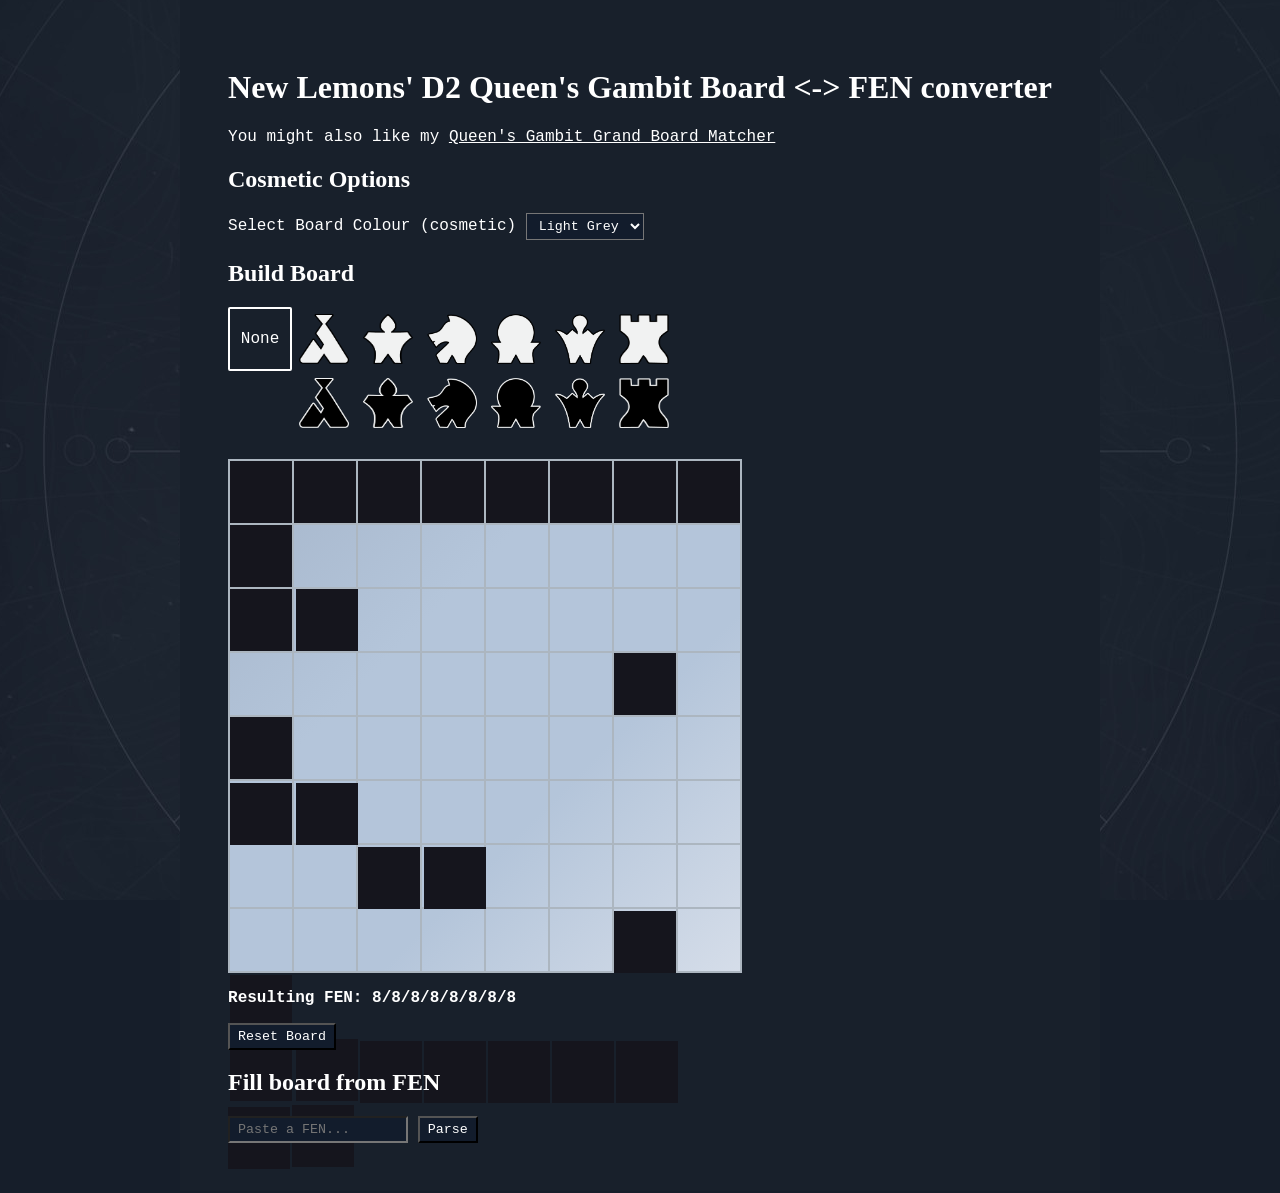
==== index.html @ 4d78c440 "Cleanup" ====
<!DOCTYPE html>
<html>
    <head>
        <link href="https://fontlay.com/css2?family=IBM+Plex+Mono:wght@400;700&display=swap" rel="stylesheet">
        <link href="https://fontlay.com/css2?family=Zilla+Slab+Highlight:wght@400;700&display=swap" rel="stylesheet">

        <style>
            :root {
                --border-width: 2px;
                --border: var(--border-width) solid transparent;
                --size: 64px;

                

                --grid-gradient: conic-gradient(from 90deg at var(--border-width) var(--border-width), transparent 25%, #acb6c0 0);

                --light-grey-gradient: linear-gradient(to bottom right, #a5b5ca 0%, #b4c5da 35%, #b4c5da 65%, #d5dde9 100%);
                --dark-grey-gradient: linear-gradient(to bottom right, #384155 0%, #5a6572 35%, #5a6572 65%, #878f97 100%);
                --light-red-gradient: linear-gradient(to bottom right, #8b5154 0%, #c97c83 35%, #c97c83 65%, #dd99a4 100%);
                --dark-red-gradient: linear-gradient(to bottom right, #351a21 0%, #70112c 35%, #70112c 65%, #a5112c 100%);
            }
            
            #main-container {
                max-width: 900px;
                padding: 48px;
                background-color: #18202b;
            }
            
            #board {
                width: calc(8 * var(--size) + var(--border-width));
                height: calc(8 * var(--size) + var(--border-width));

                display: flex;
                flex-flow: row wrap;

                background: var(--grid-gradient) 0 0/64px 64px, var(--light-grey-gradient) 0 0/512px 512px;
            }

            #piece {
                display: flex;
                flex-flow: column nowrap;
                align-items: flex-end;

                width: min-content;

                padding-bottom: 24px;
            }

            #piece #none, #piece img {
                box-sizing: border-box;
                width: var(--size);
                height: var(--size);
                border-radius: 2px;
            }

            #fenError {
                color: red;
            }

            .piece-row {
                display: flex;
                flex-flow: row nowrap;
            }

            .cell {
                box-sizing: border-box;
                background-clip: padding-box;
                width: var(--size);
                height: var(--size);
                border-bottom: var(--border);
                border-right: var(--border);

                cursor: pointer;

                background-color: #15151d;
                background-position: center;
                background-repeat: no-repeat;
                background-size: 48px 48px;
            }

            .top {
                height: calc(var(--size) + var(--border-width));
                border-top: var(--border);
            }

            .left {
                width: calc(var(--size) + var(--border-width));
                border-left: var(--border);
            }

            .bottom {
                border-top: var(--border);
                height: calc(var(--size) + var(--border-width));
                margin-top: calc(0 - var(--border-width));
            }

            .right {
                border-left: var(--border);
                width: calc(var(--size) + var(--border-width));
                margin-left: calc(0 - var(--border-width));
            }

            .center {
                background-color: transparent;
            }

            .pusher-6 {
                width: calc(6 * var(--size));
            }

            .pusher-2 {
                width: calc(2 * var(--size));
            }

            .image {
                width: 48px;
                height: 48px;
                padding: 7px;
                text-align: center;
            }

            .empty {
                display: flex;
                align-items: center;
                justify-content: center;
            }

            .selected {
                border: var(--border-width) solid white;
                padding: 5px;
            }

            .light-grey {
                background-color: #b4c5da;
                color: #15151d;
            }

            .dark-grey {
                background-color: #5a6572;
            }

            .light-red {
                background-color: #c97c83;
                color: #15151d;
            }

            .dark-red {
                background-color: #70112c;
            }

            body {
                display: flex;
                justify-content: center;
                align-items: center;
                width: 100vw;
                min-height: 100vh;
                margin: 0;

                background: #161e2a url('./img/horizon.jpg') center center fixed;
            }

            p, button, textarea, a, label, select, div, input {
                font-family: "IBM Plex Mono", "MS Shell Dlg \\32", monospace;
                color: white;
            }

            h1, h2, h3 {
                font-family: "Zilla Slab Highlight", serif;
                color: white;
            }

            textarea {
                background-color: #121c2c;
            }

            button, select, input[type="text"] {
                padding: 4px 8px;
                background-color: #121c2c;
            }

            p {
                max-width: 80ch;
                word-wrap: break-word;
            }
        </style>

        <script src="./fen.js"></script>

        <script>
            const myglobals = {piece: "none"};

            function nameFor(name) {
                if (name === name.toUpperCase()) {
                    return `w${name.toLowerCase()}`;
                }
                if (name === name.toLowerCase()) {
                    return `b${name}`;
                }
            }

            function updateImage(element) {
                if (myglobals.piece === "none") {
                    element.removeAttribute("data-piece");
                    element.style.backgroundImage = "";
                    return;
                }

                element.style.backgroundImage = `url('./img/${nameFor(myglobals.piece)}.png')`;
                element.setAttribute("data-piece", myglobals.piece);
            }

            function resetBoard() {
                const cells = Array.from(document.querySelectorAll(".cell"));

                Array.from(document.getElementById("piece").querySelectorAll("img")).forEach(
                    (element) => element.classList.remove("selected")
                );

                document.getElementById("piece").querySelector("#none").classList.add("selected");

                myglobals.piece = "none";
                cells.forEach(updateImage);
            }

            function init() {
                // Handle changes to the board color selector
                document.getElementById("color").addEventListener("change", (event) => {
                    event.stopPropagation();
                    const newColor = event.target.value;
                    console.log(newColor)

                    document.getElementById("board").style.background = `var(--grid-gradient) 0 0/64px 64px, ${newColor} 0 0/512px 512px`;
                });

                // Handle changes to the selected piece
                document.getElementById("piece").addEventListener("click", (event) => {
                    event.stopPropagation();

                    myglobals.piece = event.target.id;

                    Array.from(event.currentTarget.querySelectorAll(["#none", "img"])).forEach(
                        (element) => element.classList.remove("selected")
                    );
                    event.target.classList.add("selected");
                });

                // Handle board clicks
                document.getElementById("board").addEventListener("click", (event) => {
                    const target = event.target.classList.contains("cell") ? event.target : event.parent;

                    if (!target.classList.contains("cell")) {
                        return;
                    } else if (target.classList.contains("center")) {
                        Array.from(document.querySelectorAll(".center")).forEach(updateImage);
                    } else {
                        updateImage(target);
                    }

                    makeFen();
                });

                document.getElementById("fenSubmit").addEventListener("click", event => {
                    event.stopPropagation();
                    parseFen();
                });

                document.getElementById("resetBoard").addEventListener("click", event => {
                    event.stopPropagation();
                    resetBoard();
                    makeFen();
                });
            }
        </script>
    </head>
    <body>
        <div id="main-container">
            <h1>New Lemons' D2 Queen's Gambit Board &lt;-&gt; FEN converter</h1>
            <p>You might also like my <a href="./board-matcher.html" target="_blank">Queen's Gambit Grand Board Matcher</a></p>

            <h2>Cosmetic Options</h2>
            <label for="color">Select Board Colour (cosmetic)</label>
            <select name="color" id="color">
                <button><selectedcontent></selectedcontent></button>

                <option class="light-grey" value="var(--light-grey-gradient)">Light Grey</option>
                <option class="dark-grey" value="var(--dark-grey-gradient)">Dark Grey</option>
                <option class="light-red" value="var(--light-red-gradient)">Light Red</option>
                <option class="dark-red" value="var(--dark-red-gradient)">Dark Red</option>
            </select>

            <h2>Build Board</h2>

            <div id="piece">
                <div class="piece-row">
                    <div id="none" class="image empty selected">None</div>

                    <img id="B" class="image" src="./img/wb.png" />
                    <img id="K" class="image" src="./img/wk.png" />
                    <img id="N" class="image" src="./img/wn.png" />
                    <img id="P" class="image" src="./img/wp.png" />
                    <img id="Q" class="image" src="./img/wq.png" />
                    <img id="R" class="image" src="./img/wr.png" />
                </div>
                <div class="piece-row">
                    <img id="b" class="image" src="./img/bb.png" />
                    <img id="k" class="image" src="./img/bk.png" />
                    <img id="n" class="image" src="./img/bn.png" />
                    <img id="p" class="image" src="./img/bp.png" />
                    <img id="q" class="image" src="./img/bq.png" />
                    <img id="r" class="image" src="./img/br.png" />
                </div>
            </div>

            <div id="board">
                <div id="a8" class="cell top left"></div>
                <div id="b8" class="cell top"></div>
                <div id="c8" class="cell top"></div>
                <div id="d8" class="cell top"></div>
                <div id="e8" class="cell top"></div>
                <div id="f8" class="cell top"></div>
                <div id="g8" class="cell top"></div>
                <div id="h8" class="cell top"></div>

                <div id="a7" class="cell left"></div>
                <div class="pusher-6"></div>
                <div id="h7" class="cell right"></div>

                <div id="a6" class="cell left"></div>
                <div class="pusher-6"></div>
                <div id="h6" class="cell right"></div>

                <div id="a5" class="cell left"></div>
                <div class="pusher-2"></div>
                <div id="d5" class="center cell bottom right"></div>
                <div id="e5" class="center cell bottom"></div>
                <div class="pusher-2"></div>
                <div id="h5" class="cell right"></div>

                <div id="a4" class="cell left"></div>
                <div class="pusher-2"></div>
                <div id="d4" class="center cell right"></div>
                <div id="e4" class="center cell"></div>
                <div class="pusher-2"></div>
                <div id="h4" class="cell right"></div>

                <div id="a3" class="cell left"></div>
                <div class="pusher-6"></div>
                <div id="h3" class="cell right"></div>

                <div id="a2" class="cell left"></div>
                <div class="pusher-6"></div>
                <div id="h2" class="cell right"></div>

                <div id="a1" class="cell left"></div>
                <div id="b1" class="cell bottom"></div>
                <div id="c1" class="cell bottom"></div>
                <div id="d1" class="cell bottom"></div>
                <div id="e1" class="cell bottom"></div>
                <div id="f1" class="cell bottom"></div>
                <div id="g1" class="cell bottom"></div>
                <div id="h1" class="cell"></div>
            </div>

            <p>
                <b>Resulting FEN:</b> <b id="fen">8/8/8/8/8/8/8/8</b>
            </p>

            <div>
                <button id="resetBoard">Reset Board</button>
            </div>

            <div>
                <h2>Fill board from FEN</h2>
                <input id="fenInput" name="fenInput" type="text" placeholder="Paste a FEN..." />
                <button id="fenSubmit">Parse</button>
                <div id="fenError"></div>
            </div>

        </div>
        <script>
            window.onload = init();
        </script>
    </body>
</html>
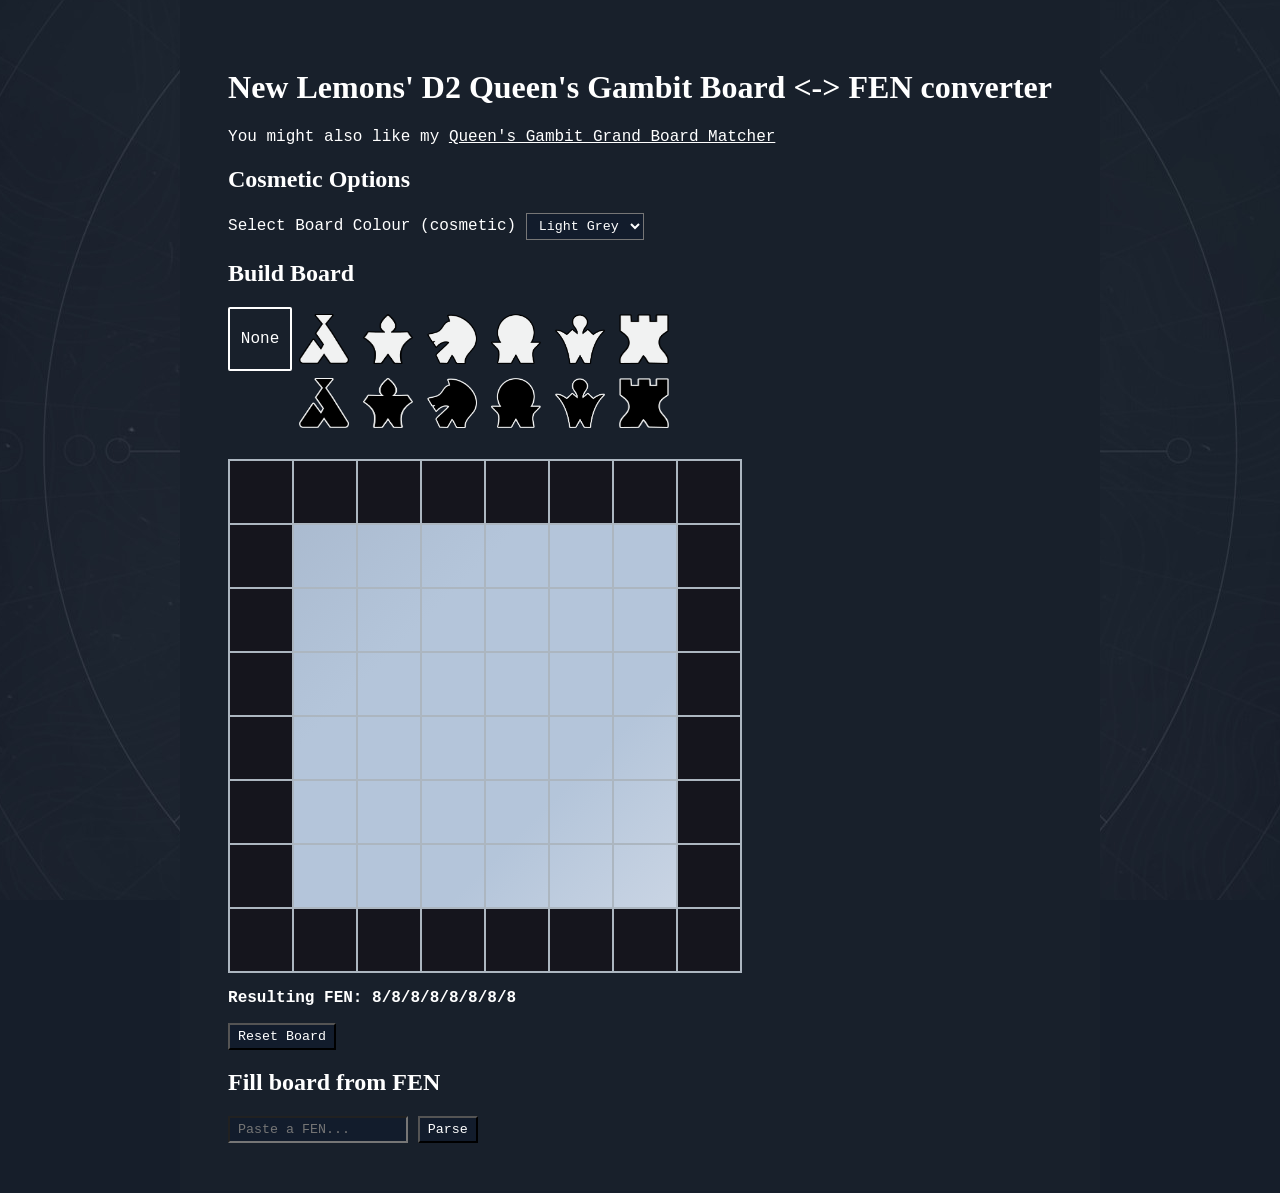
==== commit 4bae8ec2: "Update index.html" ====
--- a/index.html
+++ b/index.html
@@ -9,8 +9,6 @@
                 --border-width: 2px;
                 --border: var(--border-width) solid transparent;
                 --size: 64px;
-
-                
 
                 --grid-gradient: conic-gradient(from 90deg at var(--border-width) var(--border-width), transparent 25%, #acb6c0 0);
 
@@ -91,13 +89,13 @@
             .bottom {
                 border-top: var(--border);
                 height: calc(var(--size) + var(--border-width));
-                margin-top: calc(0 - var(--border-width));
+                margin-top: -2px;
             }
 
             .right {
                 border-left: var(--border);
                 width: calc(var(--size) + var(--border-width));
-                margin-left: calc(0 - var(--border-width));
+                margin-left: -2px;
             }
 
             .center {
@@ -381,4 +379,4 @@
             window.onload = init();
         </script>
     </body>
-</html>+</html>
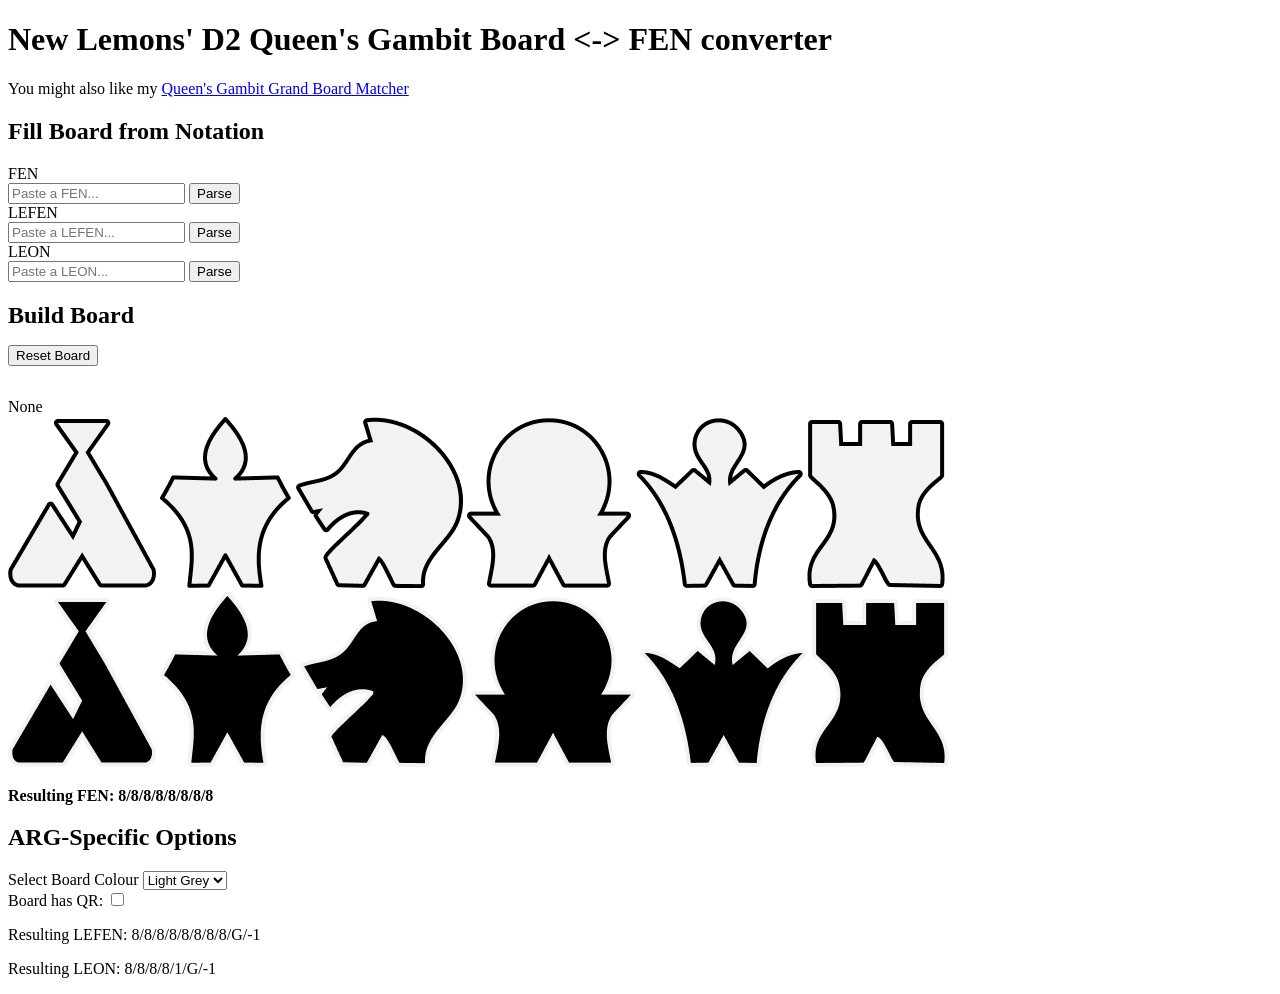
==== commit 32537a5f: "Update board tool" ====
--- a/index.html
+++ b/index.html
@@ -4,212 +4,220 @@
         <link href="https://fontlay.com/css2?family=IBM+Plex+Mono:wght@400;700&display=swap" rel="stylesheet">
         <link href="https://fontlay.com/css2?family=Zilla+Slab+Highlight:wght@400;700&display=swap" rel="stylesheet">
 
-        <style>
-            :root {
-                --border-width: 2px;
-                --border: var(--border-width) solid transparent;
-                --size: 64px;
-
-                --grid-gradient: conic-gradient(from 90deg at var(--border-width) var(--border-width), transparent 25%, #acb6c0 0);
-
-                --light-grey-gradient: linear-gradient(to bottom right, #a5b5ca 0%, #b4c5da 35%, #b4c5da 65%, #d5dde9 100%);
-                --dark-grey-gradient: linear-gradient(to bottom right, #384155 0%, #5a6572 35%, #5a6572 65%, #878f97 100%);
-                --light-red-gradient: linear-gradient(to bottom right, #8b5154 0%, #c97c83 35%, #c97c83 65%, #dd99a4 100%);
-                --dark-red-gradient: linear-gradient(to bottom right, #351a21 0%, #70112c 35%, #70112c 65%, #a5112c 100%);
-            }
-            
-            #main-container {
-                max-width: 900px;
-                padding: 48px;
-                background-color: #18202b;
-            }
-            
-            #board {
-                width: calc(8 * var(--size) + var(--border-width));
-                height: calc(8 * var(--size) + var(--border-width));
-
-                display: flex;
-                flex-flow: row wrap;
-
-                background: var(--grid-gradient) 0 0/64px 64px, var(--light-grey-gradient) 0 0/512px 512px;
-            }
-
-            #piece {
-                display: flex;
-                flex-flow: column nowrap;
-                align-items: flex-end;
-
-                width: min-content;
-
-                padding-bottom: 24px;
-            }
-
-            #piece #none, #piece img {
-                box-sizing: border-box;
-                width: var(--size);
-                height: var(--size);
-                border-radius: 2px;
-            }
-
-            #fenError {
-                color: red;
-            }
-
-            .piece-row {
-                display: flex;
-                flex-flow: row nowrap;
-            }
-
-            .cell {
-                box-sizing: border-box;
-                background-clip: padding-box;
-                width: var(--size);
-                height: var(--size);
-                border-bottom: var(--border);
-                border-right: var(--border);
-
-                cursor: pointer;
-
-                background-color: #15151d;
-                background-position: center;
-                background-repeat: no-repeat;
-                background-size: 48px 48px;
-            }
-
-            .top {
-                height: calc(var(--size) + var(--border-width));
-                border-top: var(--border);
-            }
-
-            .left {
-                width: calc(var(--size) + var(--border-width));
-                border-left: var(--border);
-            }
-
-            .bottom {
-                border-top: var(--border);
-                height: calc(var(--size) + var(--border-width));
-                margin-top: -2px;
-            }
-
-            .right {
-                border-left: var(--border);
-                width: calc(var(--size) + var(--border-width));
-                margin-left: -2px;
-            }
-
-            .center {
-                background-color: transparent;
-            }
-
-            .pusher-6 {
-                width: calc(6 * var(--size));
-            }
-
-            .pusher-2 {
-                width: calc(2 * var(--size));
-            }
-
-            .image {
-                width: 48px;
-                height: 48px;
-                padding: 7px;
-                text-align: center;
-            }
-
-            .empty {
-                display: flex;
-                align-items: center;
-                justify-content: center;
-            }
-
-            .selected {
-                border: var(--border-width) solid white;
-                padding: 5px;
-            }
-
-            .light-grey {
-                background-color: #b4c5da;
-                color: #15151d;
-            }
-
-            .dark-grey {
-                background-color: #5a6572;
-            }
-
-            .light-red {
-                background-color: #c97c83;
-                color: #15151d;
-            }
-
-            .dark-red {
-                background-color: #70112c;
-            }
-
-            body {
-                display: flex;
-                justify-content: center;
-                align-items: center;
-                width: 100vw;
-                min-height: 100vh;
-                margin: 0;
-
-                background: #161e2a url('./img/horizon.jpg') center center fixed;
-            }
-
-            p, button, textarea, a, label, select, div, input {
-                font-family: "IBM Plex Mono", "MS Shell Dlg \\32", monospace;
-                color: white;
-            }
-
-            h1, h2, h3 {
-                font-family: "Zilla Slab Highlight", serif;
-                color: white;
-            }
-
-            textarea {
-                background-color: #121c2c;
-            }
-
-            button, select, input[type="text"] {
-                padding: 4px 8px;
-                background-color: #121c2c;
-            }
-
-            p {
-                max-width: 80ch;
-                word-wrap: break-word;
-            }
-        </style>
-
-        <script src="./fen.js"></script>
+        <link href="./index.css" rel="stylesheet">
+
+        <script src="./notations.js"></script>
 
         <script>
-            const myglobals = {piece: "none"};
-
-            function nameFor(name) {
-                if (name === name.toUpperCase()) {
-                    return `w${name.toLowerCase()}`;
-                }
-                if (name === name.toLowerCase()) {
-                    return `b${name}`;
+            const myglobals = {
+                piece: "none",
+                COL_NAMES: ["a", "b", "c", "d", "e", "f", "g", "h"]
+            };
+
+            function imageNameFor(fenChar) {
+                if (fenChar === fenChar.toUpperCase()) {
+                    return `w${fenChar.toLowerCase()}`;
+                }
+                if (fenChar === fenChar.toLowerCase()) {
+                    return `b${fenChar}`;
                 }
             }
 
             function updateImage(element) {
-                if (myglobals.piece === "none") {
+                const selectedPiece = document.querySelector("#piece .selected").id;
+                if (selectedPiece === "none") {
                     element.removeAttribute("data-piece");
                     element.style.backgroundImage = "";
                     return;
                 }
 
-                element.style.backgroundImage = `url('./img/${nameFor(myglobals.piece)}.png')`;
-                element.setAttribute("data-piece", myglobals.piece);
+                element.style.backgroundImage = `url('./img/${imageNameFor(selectedPiece)}.png')`;
+                element.setAttribute("data-piece", selectedPiece);
+            }
+
+            function writePieceToCell(cell, fenChar) {
+                console.log(fenChar);
+                if (!fenChar) {
+                    cell.removeAttribute("data-piece");
+                    cell.style.backgroundImage = "";
+                    return;
+                } 
+
+                cell.style.backgroundImage = `url('./img/${imageNameFor(fenChar)}.png')`;
+                cell.setAttribute("data-piece", fenChar);
+            }
+
+            function colourToShorthand(colour) {
+                switch (colour) {
+                    case "var(--dark-red-gradient)":
+                        return "r";
+                    case "var(--light-red-gradient)":
+                        return "R";
+                    case "var(--dark-grey-gradient)":
+                        return "g";  
+                    case "var(--light-grey-gradient)":
+                    default:
+                        return "G";
+                }
+            }
+
+            function shorthandToColour(shorthand) {
+                switch (shorthand) {
+                    case "r": 
+                        return "var(--dark-red-gradient)";
+                    case "R":
+                        return "var(--light-red-gradient)";
+                    case "g":
+                        return "var(--dark-grey-gradient)";
+                    case "G":
+                    default:
+                        return "var(--light-grey-gradient)";
+                }
+            }
+
+            function getSelectedColourShorthand() {
+                const colourSelect = document.getElementById("color");
+
+                return colourToShorthand(colourSelect.value);
+            }
+
+            function writeBoardFromFenArray(fenArray) {
+                fenArray.forEach((fenRow, y) => {
+                    fenRow.forEach((fenChar, x) => {
+                        const rowNumber = 8 - y;
+                        const colName = myglobals.COL_NAMES[x];
+                        const cell = document.getElementById("board").querySelector(`#${colName}${rowNumber}`);
+
+                        if (!cell) return;
+
+                        writePieceToCell(cell, fenChar);
+                    })
+                })
+            }
+
+            function writeColourFromShorthand(shorthand) {
+                const select = document.getElementById("color");
+
+                select.value = shorthandToColour(shorthand);
+                select.dispatchEvent(new Event("change"));
+            }
+
+            function writeQRBoardFromString(qrString) {
+                const qrBinary = parseInt(qrString, 16).toString(2).split("");
+                qrBinary.forEach((qrBit, i) => {
+                    const col = Math.floor(i / 4);
+                    const row = 3 - (i % 4);
+
+                    const inputCell = document.querySelector(`#i${row}${col}`);
+
+                    if ((qrBit === "1") === inputCell.classList.contains("black")) {
+                        inputCell.click();
+                    }
+                })
+            }
+
+            function writeQRFromString(qrString) {
+                const checkbox = document.getElementById("has-qr")
+                if (qrString === "-1" && checkbox.checked) {
+                    // Wipe board then uncheck
+                    writeQRBoardFromString("0000");
+                    checkbox.checked = false;
+                    checkbox.dispatchEvent(new Event("change"));
+                } 
+                else if (qrString !== "-1") {
+                    if (!checkbox.checked) {
+                        // Check box before filling board
+                        checkbox.checked = true;
+                        checkbox.dispatchEvent(new Event("change"));
+                    } 
+                    
+                    setTimeout(() => writeQRBoardFromString(qrString), 50);
+                }
+            }
+
+            function readFenInput() {
+                const fenInput = document.getElementById("fen-input");
+                const fenError = document.getElementById("fen-error");
+
+                const fenString = fenInput.value;
+
+                if (!isFen(fenString)) {
+                    fenError.textContent = `${fenString} is not a valid FEN`;
+                    fenInput.value = "";
+
+                    return;
+                }
+
+                fenError.textContent = "";
+                fenInput.value = "";
+
+                const fenArray = makeArrayFromFen(fenString);
+
+                writeBoardFromFenArray(fenArray);
+            }
+
+            function readLefenInput() {
+                const lefenInput = document.getElementById("lefen-input");
+                const lefenError = document.getElementById("lefen-error");
+
+                const lefenString = lefenInput.value;
+
+                if (!isLefen(lefenString)) {
+                    lefenError.textContent = `${lefenString} is not a valid LEFEN`;
+                    lefenInput.value = "";
+
+                    return;
+                }
+
+                lefenError.textContent = "";
+                lefenInput.value = "";
+
+                const {fenArray, colour, qrString} = parseLefen(lefenString);
+
+                writeBoardFromFenArray(fenArray);
+                writeColourFromShorthand(colour);
+                writeQRFromString(qrString);
+            }
+
+            function readLeonInput() {
+                const leonInput = document.getElementById("leon-input");
+                const leonError = document.getElementById("leon-error");
+
+                const leonString = leonInput.value;
+
+                if (!isLeon(leonString)) {
+                    leonError.textContent = `${leonString} is not a valid LEON`;
+                    leonInput.value = "";
+
+                    return;
+                }
+
+                leonError.textContent = "";
+                leonInput.value = "";
+
+                const {fenArray, colour, qrString} = parseLeon(leonString);
+
+                writeBoardFromFenArray(fenArray);
+                writeColourFromShorthand(colour);
+                writeQRFromString(qrString);
+            }
+
+            function updateNotations() {
+                const boardCells = Array.from(document.querySelectorAll(".cell"))
+                const fenArray = readFenArrayFromCells(boardCells);
+
+                const hasQr = document.getElementById("has-qr").checked;
+                const qrCells = Array.from(document.getElementById("qr-board").querySelectorAll(".qr-cell"));
+                const qrString = hasQr ? readQRFromCells(qrCells) : "-1";
+
+                const colour = getSelectedColourShorthand();
+                
+                document.getElementById("fen").textContent = makeFenFromArray(fenArray);
+                document.getElementById("lefen").textContent = makeLefenFromArray(fenArray, colour, qrString);
+                document.getElementById("leon").textContent = makeLeonFromArray(fenArray, colour, qrString);
             }
 
             function resetBoard() {
-                const cells = Array.from(document.querySelectorAll(".cell"));
-
                 Array.from(document.getElementById("piece").querySelectorAll("img")).forEach(
                     (element) => element.classList.remove("selected")
                 );
@@ -217,6 +225,7 @@
                 document.getElementById("piece").querySelector("#none").classList.add("selected");
 
                 myglobals.piece = "none";
+                const cells = Array.from(document.querySelectorAll(".cell"));
                 cells.forEach(updateImage);
             }
 
@@ -225,10 +234,35 @@
                 document.getElementById("color").addEventListener("change", (event) => {
                     event.stopPropagation();
                     const newColor = event.target.value;
-                    console.log(newColor)
 
                     document.getElementById("board").style.background = `var(--grid-gradient) 0 0/64px 64px, ${newColor} 0 0/512px 512px`;
-                });
+                    
+                    updateNotations();
+                });
+
+                document.getElementById("has-qr").addEventListener("change", (event) => {
+                    if (event.target.checked) {
+                        document.getElementById("qr-input").classList.add("visible");
+                        document.getElementById("qr-board").classList.add("visible");
+                    } else {
+                        document.getElementById("qr-input").classList.remove("visible");
+                        document.getElementById("qr-board").classList.remove("visible");
+                    }
+
+                    updateNotations();
+                })
+
+                // Handle changes to the QR input
+                document.getElementById("qr-input").addEventListener("click", (event) => {
+                    event.stopPropagation();
+
+                    const cellId = event.target.getAttribute("data-cell");
+                    
+                    event.target.classList.toggle("black");
+                    document.getElementById("qr-board").querySelector(`#b${cellId}`).classList.toggle("black");
+
+                    updateNotations();
+                })
 
                 // Handle changes to the selected piece
                 document.getElementById("piece").addEventListener("click", (event) => {
@@ -254,18 +288,33 @@
                         updateImage(target);
                     }
 
-                    makeFen();
-                });
-
-                document.getElementById("fenSubmit").addEventListener("click", event => {
-                    event.stopPropagation();
-                    parseFen();
-                });
-
-                document.getElementById("resetBoard").addEventListener("click", event => {
+                    updateNotations();
+                });
+
+                // Draw board from submitted FEN
+                document.getElementById("fen-submit").addEventListener("click", event => {
+                    event.stopPropagation();
+                    readFenInput();
+                    updateNotations();
+                });
+
+                document.getElementById("lefen-submit").addEventListener("click", event => {
+                    event.stopPropagation();
+                    readLefenInput();
+                    updateNotations();
+                });
+
+                document.getElementById("leon-submit").addEventListener("click", event => {
+                    event.stopPropagation();
+                    readLeonInput();
+                    updateNotations();
+                });
+
+                // Empty the board
+                document.getElementById("reset-board").addEventListener("click", event => {
                     event.stopPropagation();
                     resetBoard();
-                    makeFen();
+                    updateNotations();
                 });
             }
         </script>
@@ -275,18 +324,42 @@
             <h1>New Lemons' D2 Queen's Gambit Board &lt;-&gt; FEN converter</h1>
             <p>You might also like my <a href="./board-matcher.html" target="_blank">Queen's Gambit Grand Board Matcher</a></p>
 
-            <h2>Cosmetic Options</h2>
-            <label for="color">Select Board Colour (cosmetic)</label>
-            <select name="color" id="color">
-                <button><selectedcontent></selectedcontent></button>
-
-                <option class="light-grey" value="var(--light-grey-gradient)">Light Grey</option>
-                <option class="dark-grey" value="var(--dark-grey-gradient)">Dark Grey</option>
-                <option class="light-red" value="var(--light-red-gradient)">Light Red</option>
-                <option class="dark-red" value="var(--dark-red-gradient)">Dark Red</option>
-            </select>
+            <h2>Fill Board from Notation</h2>
+
+            <div id="input-fields">
+                <div>
+                    <label for="fen-input">FEN</label>
+                    <div>
+                        <input id="fen-input" name="fen-input" type="text" placeholder="Paste a FEN..." />
+                        <button id="fen-submit">Parse</button>
+                    </div>
+                    <div id="fen-error"></div>
+                </div>
+
+                <div>
+                    <label for="lefen-input">LEFEN</label>
+                    <div>
+                        <input id="lefen-input" name="lefen-input" type="text" placeholder="Paste a LEFEN..." />
+                        <button id="lefen-submit">Parse</button>
+                    </div>
+                    <div id="lefen-error"></div>
+                </div>
+
+                <div>
+                    <label for="leon-input">LEON</label>
+                    <div>
+                        <input id="leon-input" name="leon-input" type="text" placeholder="Paste a LEON..." />
+                        <button id="leon-submit">Parse</button>
+                    </div>
+                    <div id="leon-error"></div>
+                </div>
+            </div>
 
             <h2>Build Board</h2>
+
+            <div style="margin: -4px 0 32px;">
+                <button id="reset-board">Reset Board</button>
+            </div>
 
             <div id="piece">
                 <div class="piece-row">
@@ -310,6 +383,35 @@
             </div>
 
             <div id="board">
+                <div id="qr-board">
+                    <div id="b00" class="qr-cell"></div>
+                    <div id="b10" class="qr-cell"></div>
+                    <div id="b20" class="qr-cell"></div>
+                    <div id="b30" class="qr-cell"></div>
+                
+                    <div id="b01" class="qr-cell"></div>
+                    <div id="b11" class="qr-cell"></div>
+                    <div id="b21" class="qr-cell"></div>
+                    <div id="b31" class="qr-cell"></div>
+                
+                    <div id="b02" class="qr-cell"></div>
+                    <div id="b12" class="qr-cell"></div>
+                    <div id="b22" class="qr-cell"></div>
+                    <div id="b32" class="qr-cell"></div>
+                
+                    <div id="b03" class="qr-cell"></div>
+                    <div id="b13" class="qr-cell"></div>
+                    <div id="b23" class="qr-cell"></div>
+                    <div id="b33" class="qr-cell"></div>
+                </div>
+
+                <div id="center">
+                    <div id="d5" class="center cell bottom right"></div>
+                    <div id="e5" class="center cell bottom"></div>
+                    <div id="d4" class="center cell right"></div>
+                    <div id="e4" class="center cell"></div>
+                </div>
+
                 <div id="a8" class="cell top left"></div>
                 <div id="b8" class="cell top"></div>
                 <div id="c8" class="cell top"></div>
@@ -328,17 +430,11 @@
                 <div id="h6" class="cell right"></div>
 
                 <div id="a5" class="cell left"></div>
-                <div class="pusher-2"></div>
-                <div id="d5" class="center cell bottom right"></div>
-                <div id="e5" class="center cell bottom"></div>
-                <div class="pusher-2"></div>
+                <div class="pusher-6"></div>
                 <div id="h5" class="cell right"></div>
 
                 <div id="a4" class="cell left"></div>
-                <div class="pusher-2"></div>
-                <div id="d4" class="center cell right"></div>
-                <div id="e4" class="center cell"></div>
-                <div class="pusher-2"></div>
+                <div class="pusher-6"></div>
                 <div id="h4" class="cell right"></div>
 
                 <div id="a3" class="cell left"></div>
@@ -363,20 +459,56 @@
                 <b>Resulting FEN:</b> <b id="fen">8/8/8/8/8/8/8/8</b>
             </p>
 
+            <h2>ARG-Specific Options</h2>
+
             <div>
-                <button id="resetBoard">Reset Board</button>
+                <label for="color">Select Board Colour</label>
+                <select name="color" id="color" autocomplete="off">
+                    <option class="light-grey" value="var(--light-grey-gradient)">Light Grey</option>
+                    <option class="dark-grey" value="var(--dark-grey-gradient)">Dark Grey</option>
+                    <option class="light-red" value="var(--light-red-gradient)">Light Red</option>
+                    <option class="dark-red" value="var(--dark-red-gradient)">Dark Red</option>
+                </select>
             </div>
 
             <div>
-                <h2>Fill board from FEN</h2>
-                <input id="fenInput" name="fenInput" type="text" placeholder="Paste a FEN..." />
-                <button id="fenSubmit">Parse</button>
-                <div id="fenError"></div>
-            </div>
+                <label for="has-qr">Board has QR:</label>
+                <input id="has-qr" name="has-qr" type="checkbox" autocomplete="off" />
+            </div>
+
+            <div id="qr-input">
+                <div id="i00" data-cell="00" class="qr-cell"></div>
+                <div id="i10" data-cell="10" class="qr-cell"></div>
+                <div id="i20" data-cell="20" class="qr-cell"></div>
+                <div id="i30" data-cell="30" class="qr-cell"></div>
+            
+                <div id="i01" data-cell="01" class="qr-cell"></div>
+                <div id="i11" data-cell="11" class="qr-cell"></div>
+                <div id="i21" data-cell="21" class="qr-cell"></div>
+                <div id="i31" data-cell="31" class="qr-cell"></div>
+            
+                <div id="i02" data-cell="02" class="qr-cell"></div>
+                <div id="i12" data-cell="12" class="qr-cell"></div>
+                <div id="i22" data-cell="22" class="qr-cell"></div>
+                <div id="i32" data-cell="32" class="qr-cell"></div>
+            
+                <div id="i03" data-cell="03" class="qr-cell"></div>
+                <div id="i13" data-cell="13" class="qr-cell"></div>
+                <div id="i23" data-cell="23" class="qr-cell"></div>
+                <div id="i33" data-cell="33" class="qr-cell"></div>
+            </div>
+
+            <p>
+                Resulting LEFEN: <span id="lefen">8/8/8/8/8/8/8/8/G/-1</span>
+            </p>
+
+            <p>
+                Resulting LEON: <span id="leon">8/8/8/8/1/G/-1</span>
+            </p>
 
         </div>
         <script>
             window.onload = init();
         </script>
     </body>
-</html>
+</html>
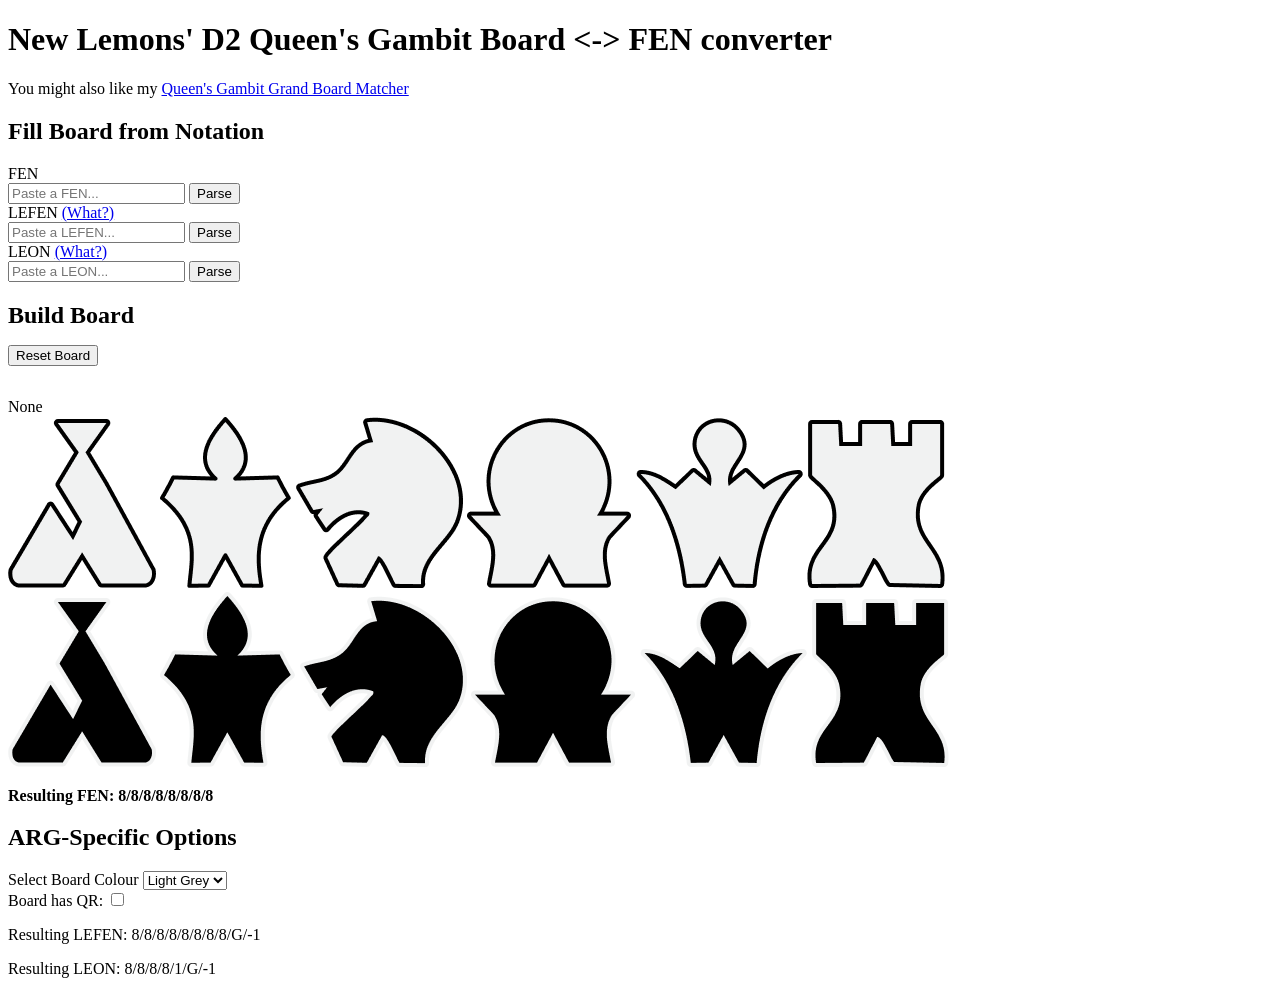
==== commit d23d7b32: "Update index.html" ====
--- a/index.html
+++ b/index.html
@@ -337,7 +337,7 @@
                 </div>
 
                 <div>
-                    <label for="lefen-input">LEFEN</label>
+                    <label for="lefen-input">LEFEN <a href="https://github.com/afriestad/chesstiny?tab=readme-ov-file#lefen--lemons-extended-forsythedwards-notation" target="_blank">(What?)</a></label>
                     <div>
                         <input id="lefen-input" name="lefen-input" type="text" placeholder="Paste a LEFEN..." />
                         <button id="lefen-submit">Parse</button>
@@ -346,7 +346,7 @@
                 </div>
 
                 <div>
-                    <label for="leon-input">LEON</label>
+                    <label for="leon-input">LEON <a href="https://github.com/afriestad/chesstiny?tab=readme-ov-file#leon--lemons-edge-optimised-notation" target="_blank">(What?)</a></label>
                     <div>
                         <input id="leon-input" name="leon-input" type="text" placeholder="Paste a LEON..." />
                         <button id="leon-submit">Parse</button>
@@ -511,4 +511,4 @@
             window.onload = init();
         </script>
     </body>
-</html>+</html>
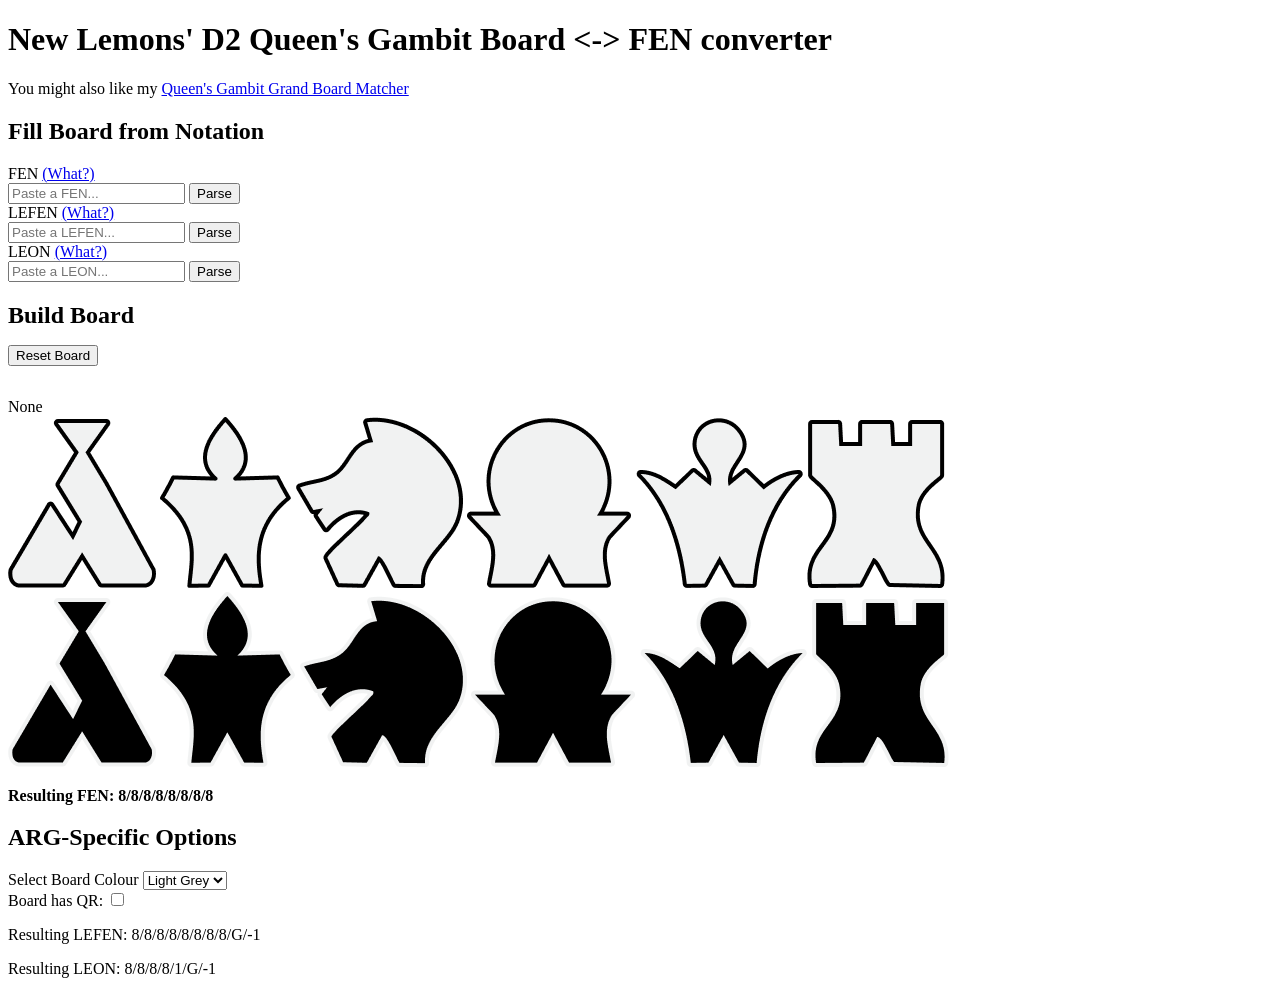
==== commit 3de34126: "Update index.html" ====
--- a/index.html
+++ b/index.html
@@ -328,7 +328,7 @@
 
             <div id="input-fields">
                 <div>
-                    <label for="fen-input">FEN</label>
+                    <label for="fen-input">FEN <a href="https://github.com/afriestad/chesstiny?tab=readme-ov-file#fen--forsythedwards-notation" target="_blank">(What?)</a></label>
                     <div>
                         <input id="fen-input" name="fen-input" type="text" placeholder="Paste a FEN..." />
                         <button id="fen-submit">Parse</button>
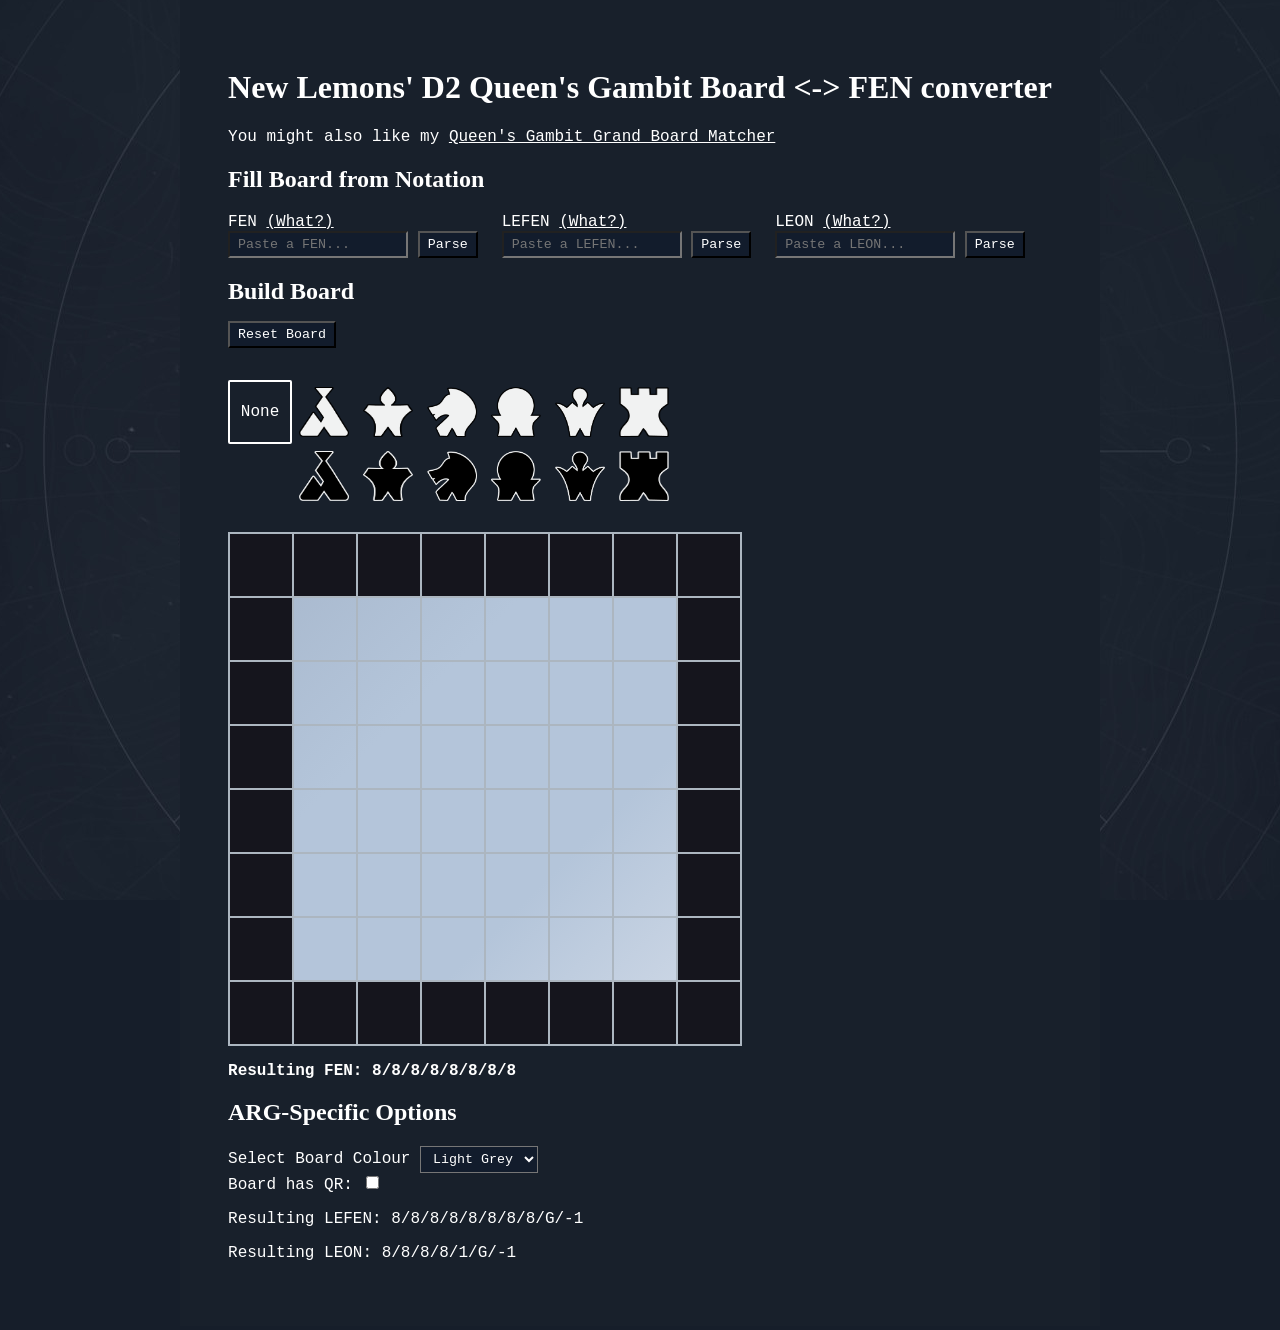
==== commit a06416d3: "Update index.html" ====
--- a/index.html
+++ b/index.html
@@ -10,7 +10,6 @@
 
         <script>
             const myglobals = {
-                piece: "none",
                 COL_NAMES: ["a", "b", "c", "d", "e", "f", "g", "h"]
             };
 
@@ -218,15 +217,9 @@
             }
 
             function resetBoard() {
-                Array.from(document.getElementById("piece").querySelectorAll("img")).forEach(
-                    (element) => element.classList.remove("selected")
-                );
-
-                document.getElementById("piece").querySelector("#none").classList.add("selected");
-
-                myglobals.piece = "none";
-                const cells = Array.from(document.querySelectorAll(".cell"));
-                cells.forEach(updateImage);
+                writeBoardFromFenArray(makeArrayFromFen("8/8/8/8/8/8/8/8"));
+                writeColourFromShorthand("G");
+                writeQRFromString("-1");
             }
 
             function init() {
@@ -267,8 +260,6 @@
                 // Handle changes to the selected piece
                 document.getElementById("piece").addEventListener("click", (event) => {
                     event.stopPropagation();
-
-                    myglobals.piece = event.target.id;
 
                     Array.from(event.currentTarget.querySelectorAll(["#none", "img"])).forEach(
                         (element) => element.classList.remove("selected")
--- a/index.css
+++ b/index.css
@@ -0,0 +1,247 @@
+:root {
+    --border-width: 2px;
+    --border: var(--border-width) solid transparent;
+    --size: 64px;
+    --half-size: calc(var(--size) / 2);
+
+    --grid-gradient: conic-gradient(from 90deg at var(--border-width) var(--border-width), transparent 25%, #acb6c0 0);
+
+    --light-grey-gradient: linear-gradient(to bottom right, #a5b5ca 0%, #b4c5da 35%, #b4c5da 65%, #d5dde9 100%);
+    --dark-grey-gradient: linear-gradient(to bottom right, #384155 0%, #5a6572 35%, #5a6572 65%, #878f97 100%);
+    --light-red-gradient: linear-gradient(to bottom right, #8b5154 0%, #c97c83 35%, #c97c83 65%, #dd99a4 100%);
+    --dark-red-gradient: linear-gradient(to bottom right, #351a21 0%, #70112c 35%, #70112c 65%, #a5112c 100%);
+}
+
+#main-container {
+    max-width: 900px;
+    padding: 48px;
+    background-color: #18202b;
+}
+
+#input-fields {
+    display: flex;
+    flex-flow: row nowrap;
+
+    gap: 24px;
+}
+
+#qr-input {
+    display: none;
+
+    flex-flow: row wrap;
+
+    padding: 16px;
+
+    width: calc(4 * var(--half-size));
+    height: calc(4 * var(--half-size));
+}
+
+#qr-input .qr-cell {
+    width: var(--half-size);
+    height: var(--half-size);
+}
+
+#board {
+    width: calc(8 * var(--size) + var(--border-width));
+    height: calc(8 * var(--size) + var(--border-width));
+
+    display: flex;
+    flex-flow: row wrap;
+    position: relative;
+
+    background: var(--grid-gradient) 0 0/64px 64px, var(--light-grey-gradient) 0 0/512px 512px;
+}
+
+#qr-board {
+    display: none;
+
+    position: absolute;
+
+    top: calc(2 * var(--size) + var(--border-width));
+    left: calc(2 * var(--size) + var(--border-width));
+
+    flex-flow: row wrap;
+
+    max-width: calc(4 * var(--size));
+}
+
+#qr-board .qr-cell {
+    width: var(--size);
+    height: var(--size);
+}
+
+#center {
+    position: absolute;
+
+    top: calc(3 * var(--size) + var(--border-width));
+    left: calc(3 * var(--size) + var(--border-width));
+
+    display: flex;
+    flex-flow: row wrap;
+
+    max-width: calc(2 * var(--size));
+}
+
+#piece {
+    display: flex;
+    flex-flow: column nowrap;
+    align-items: flex-end;
+
+    width: min-content;
+
+    padding-bottom: 24px;
+}
+
+#piece #none, #piece img {
+    box-sizing: border-box;
+    width: var(--size);
+    height: var(--size);
+    border-radius: 2px;
+}
+
+#fen-error {
+    color: red;
+}
+
+#qr-input.visible, #qr-board.visible {
+    display: flex;
+}
+
+.qr-cell {
+    box-sizing: border-box;
+    background-clip: padding-box;
+
+    border-right: 2px solid transparent;
+    border-bottom: 2px solid transparent;
+    background-color: white;
+}
+
+.black {
+    background-color: black;
+}
+
+.piece-row {
+    display: flex;
+    flex-flow: row nowrap;
+}
+
+.cell {
+    box-sizing: border-box;
+    background-clip: padding-box;
+    width: var(--size);
+    height: var(--size);
+    border-bottom: var(--border);
+    border-right: var(--border);
+
+    cursor: pointer;
+
+    background-color: #15151d;
+    background-position: center;
+    background-repeat: no-repeat;
+    background-size: 48px 48px;
+}
+
+.top {
+    height: calc(var(--size) + var(--border-width));
+    border-top: var(--border);
+}
+
+.left {
+    width: calc(var(--size) + var(--border-width));
+    border-left: var(--border);
+}
+
+.bottom {
+    border-top: var(--border);
+    height: calc(var(--size) + var(--border-width));
+    margin-top: -2px;
+}
+
+.right {
+    border-left: var(--border);
+    width: calc(var(--size) + var(--border-width));
+    margin-left: -2px;
+}
+
+.center {
+    background-color: transparent;
+}
+
+.pusher-6 {
+    width: calc(6 * var(--size));
+}
+
+.pusher-2 {
+    width: calc(2 * var(--size));
+}
+
+.image {
+    width: 48px;
+    height: 48px;
+    padding: 7px;
+    text-align: center;
+}
+
+.empty {
+    display: flex;
+    align-items: center;
+    justify-content: center;
+}
+
+.selected {
+    border: var(--border-width) solid white;
+    padding: 5px;
+}
+
+.light-grey {
+    background-color: #b4c5da;
+    color: #15151d;
+}
+
+.dark-grey {
+    background-color: #5a6572;
+}
+
+.light-red {
+    background-color: #c97c83;
+    color: #15151d;
+}
+
+.dark-red {
+    background-color: #70112c;
+}
+
+body {
+    display: flex;
+    justify-content: center;
+    align-items: center;
+    width: 100vw;
+    min-height: 100vh;
+    margin: 0;
+
+    background: #161e2a url('./img/horizon.jpg') center center fixed;
+}
+
+p, button, textarea, a, label, select, div, input {
+    font-family: "IBM Plex Mono", "MS Shell Dlg \\32", monospace;
+    color: white;
+}
+
+h1, h2, h3 {
+    font-family: "Zilla Slab Highlight", serif;
+    color: white;
+}
+
+textarea {
+    background-color: #121c2c;
+}
+
+button, select, input[type="text"] {
+    padding: 4px 8px;
+    background-color: #121c2c;
+}
+
+p {
+    max-width: 80ch;
+    word-wrap: break-word;
+}
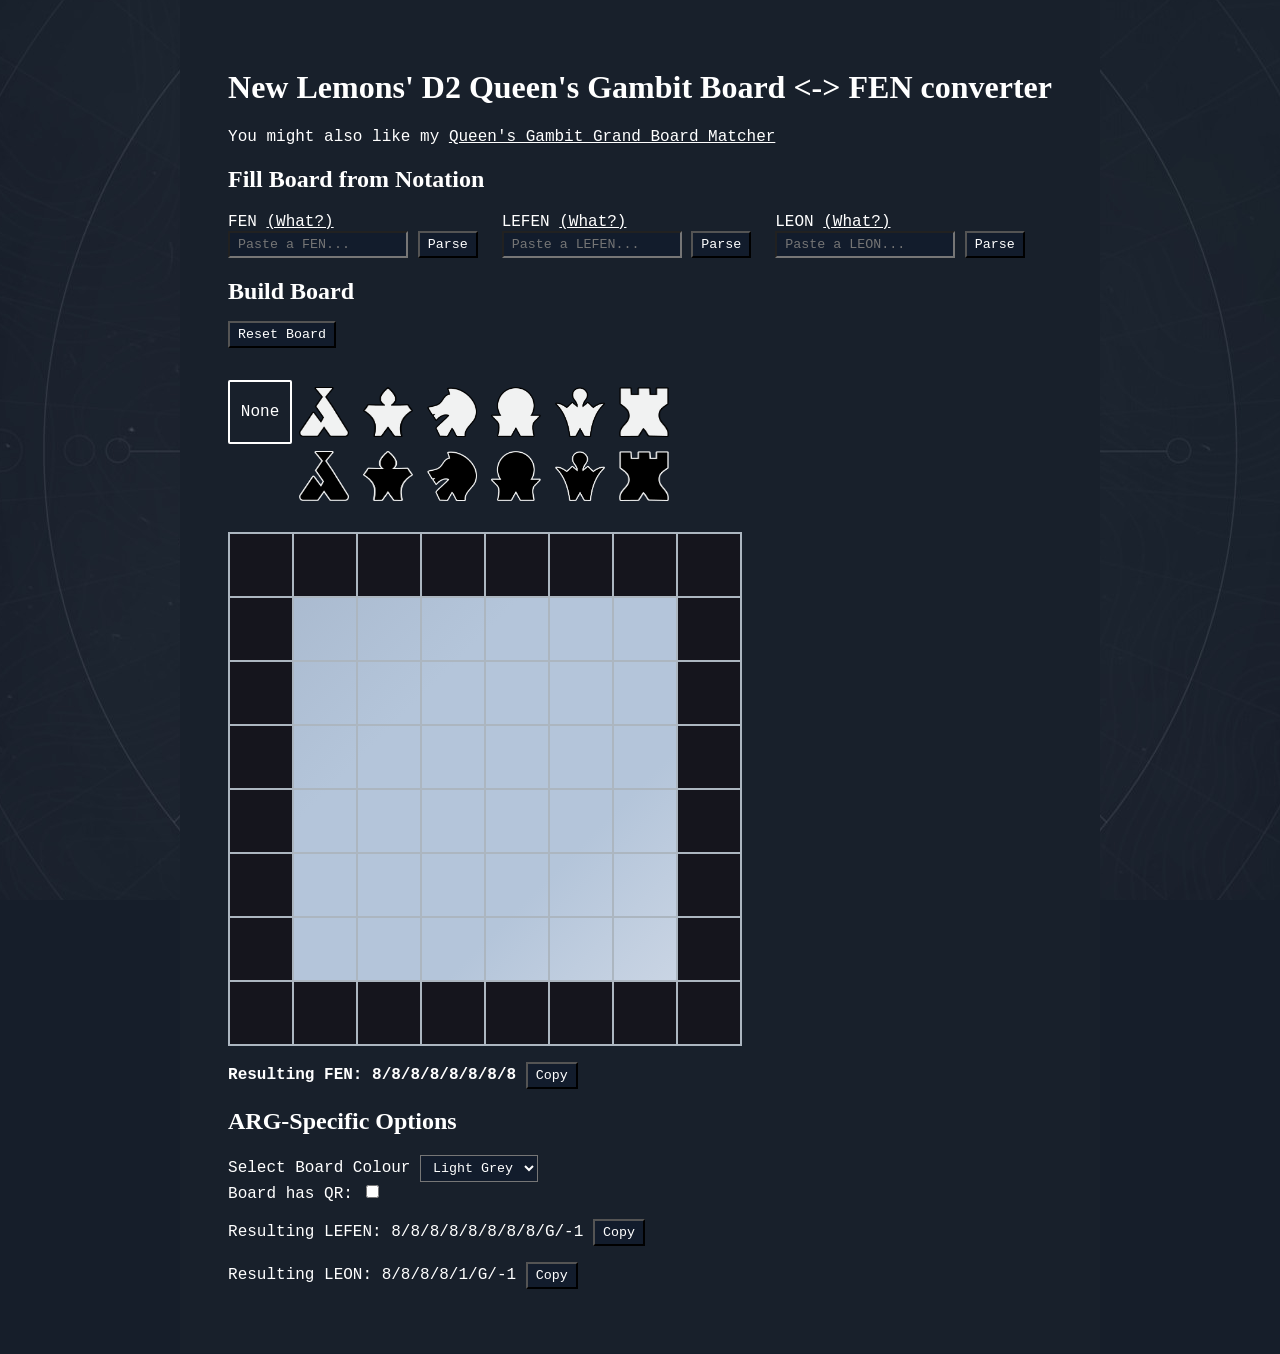
==== commit f648ef7d: "Update index.html" ====
--- a/index.html
+++ b/index.html
@@ -306,6 +306,15 @@
                     event.stopPropagation();
                     resetBoard();
                     updateNotations();
+                });
+
+                // Copy notation to clipboard
+                ["fen", "lefen", "leon"].forEach(notationType => {
+                    document.getElementById(`copy-${notationType}`).addEventListener("click", event => {
+                        const notation = document.getElementById(notationType).textContent;
+
+                        navigator.clipboard.writeText(notation);
+                    });
                 });
             }
         </script>
@@ -447,7 +456,7 @@
             </div>
 
             <p>
-                <b>Resulting FEN:</b> <b id="fen">8/8/8/8/8/8/8/8</b>
+                <b>Resulting FEN:</b> <b id="fen">8/8/8/8/8/8/8/8</b> <button id="copy-fen">Copy</button>
             </p>
 
             <h2>ARG-Specific Options</h2>
@@ -490,11 +499,11 @@
             </div>
 
             <p>
-                Resulting LEFEN: <span id="lefen">8/8/8/8/8/8/8/8/G/-1</span>
+                Resulting LEFEN: <span id="lefen">8/8/8/8/8/8/8/8/G/-1</span> <button id="copy-lefen">Copy</button>
             </p>
 
             <p>
-                Resulting LEON: <span id="leon">8/8/8/8/1/G/-1</span>
+                Resulting LEON: <span id="leon">8/8/8/8/1/G/-1</span> <button id="copy-leon">Copy</button>
             </p>
 
         </div>
